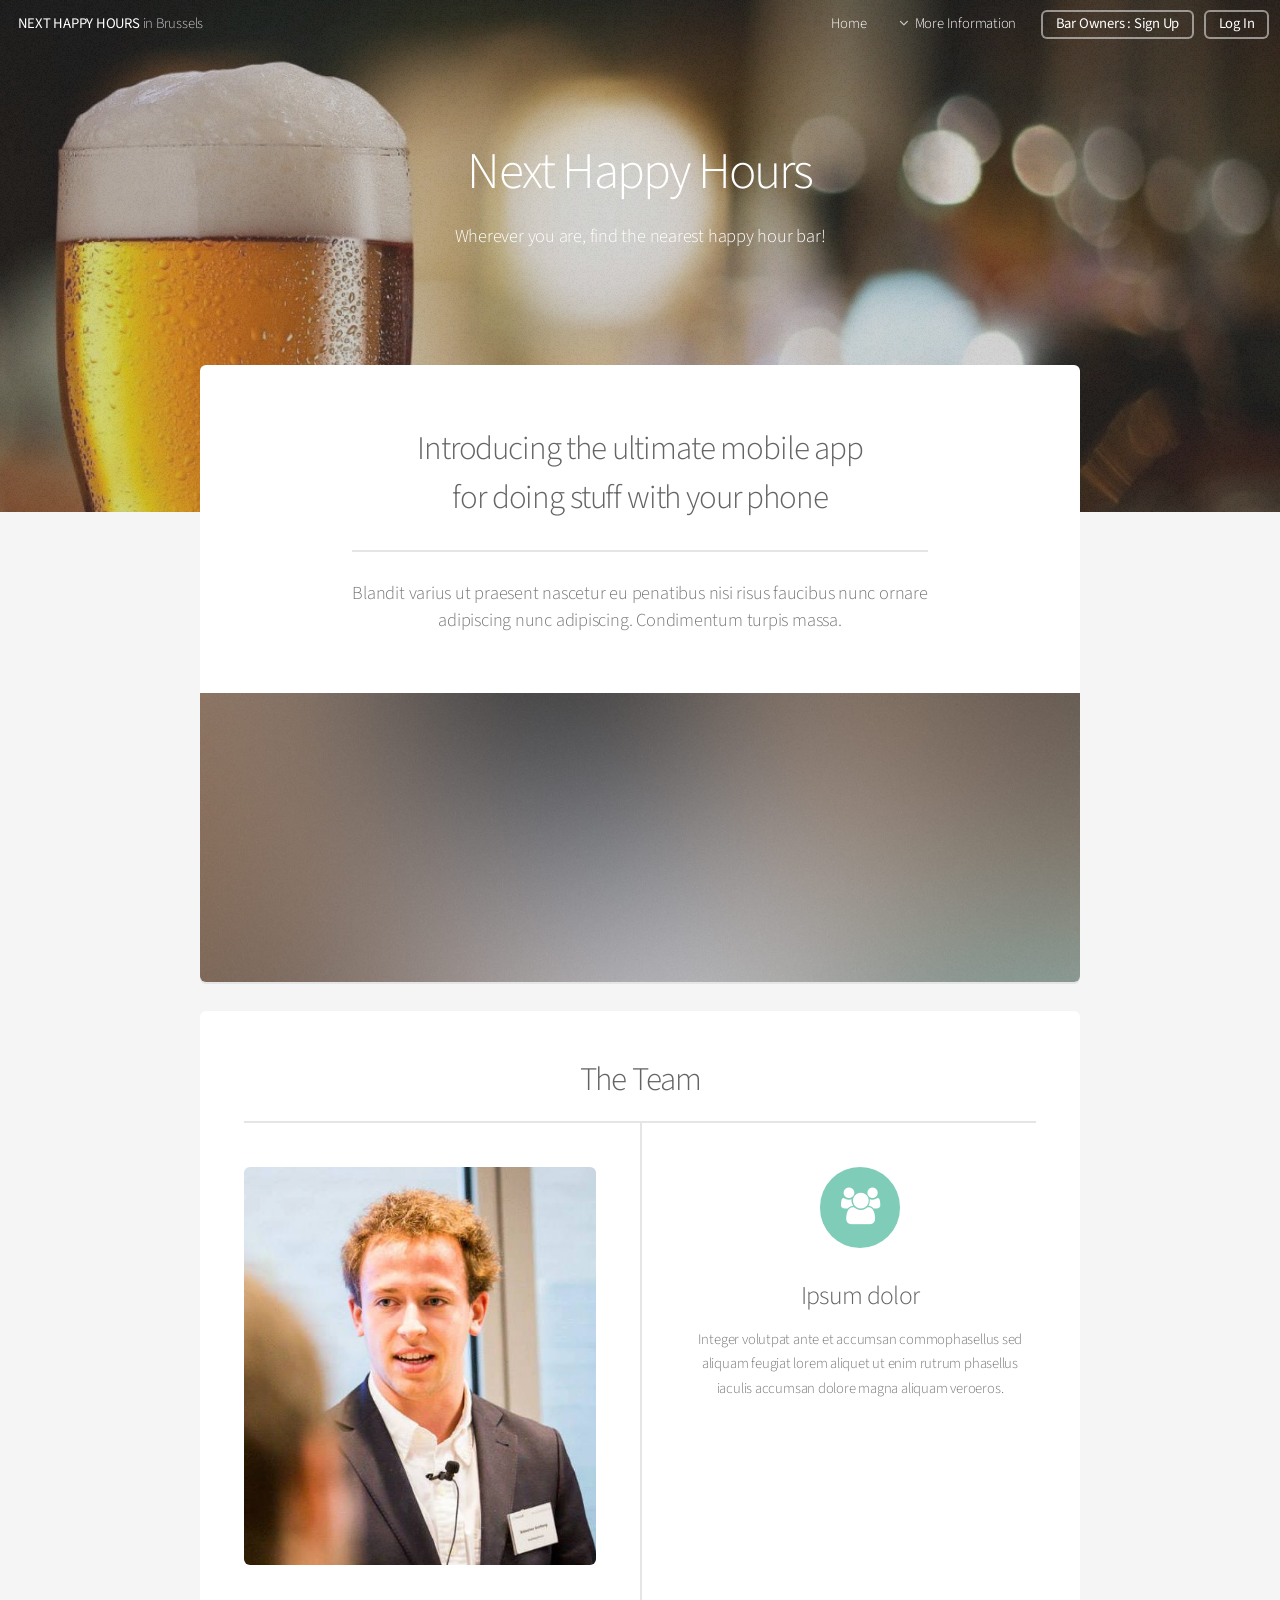
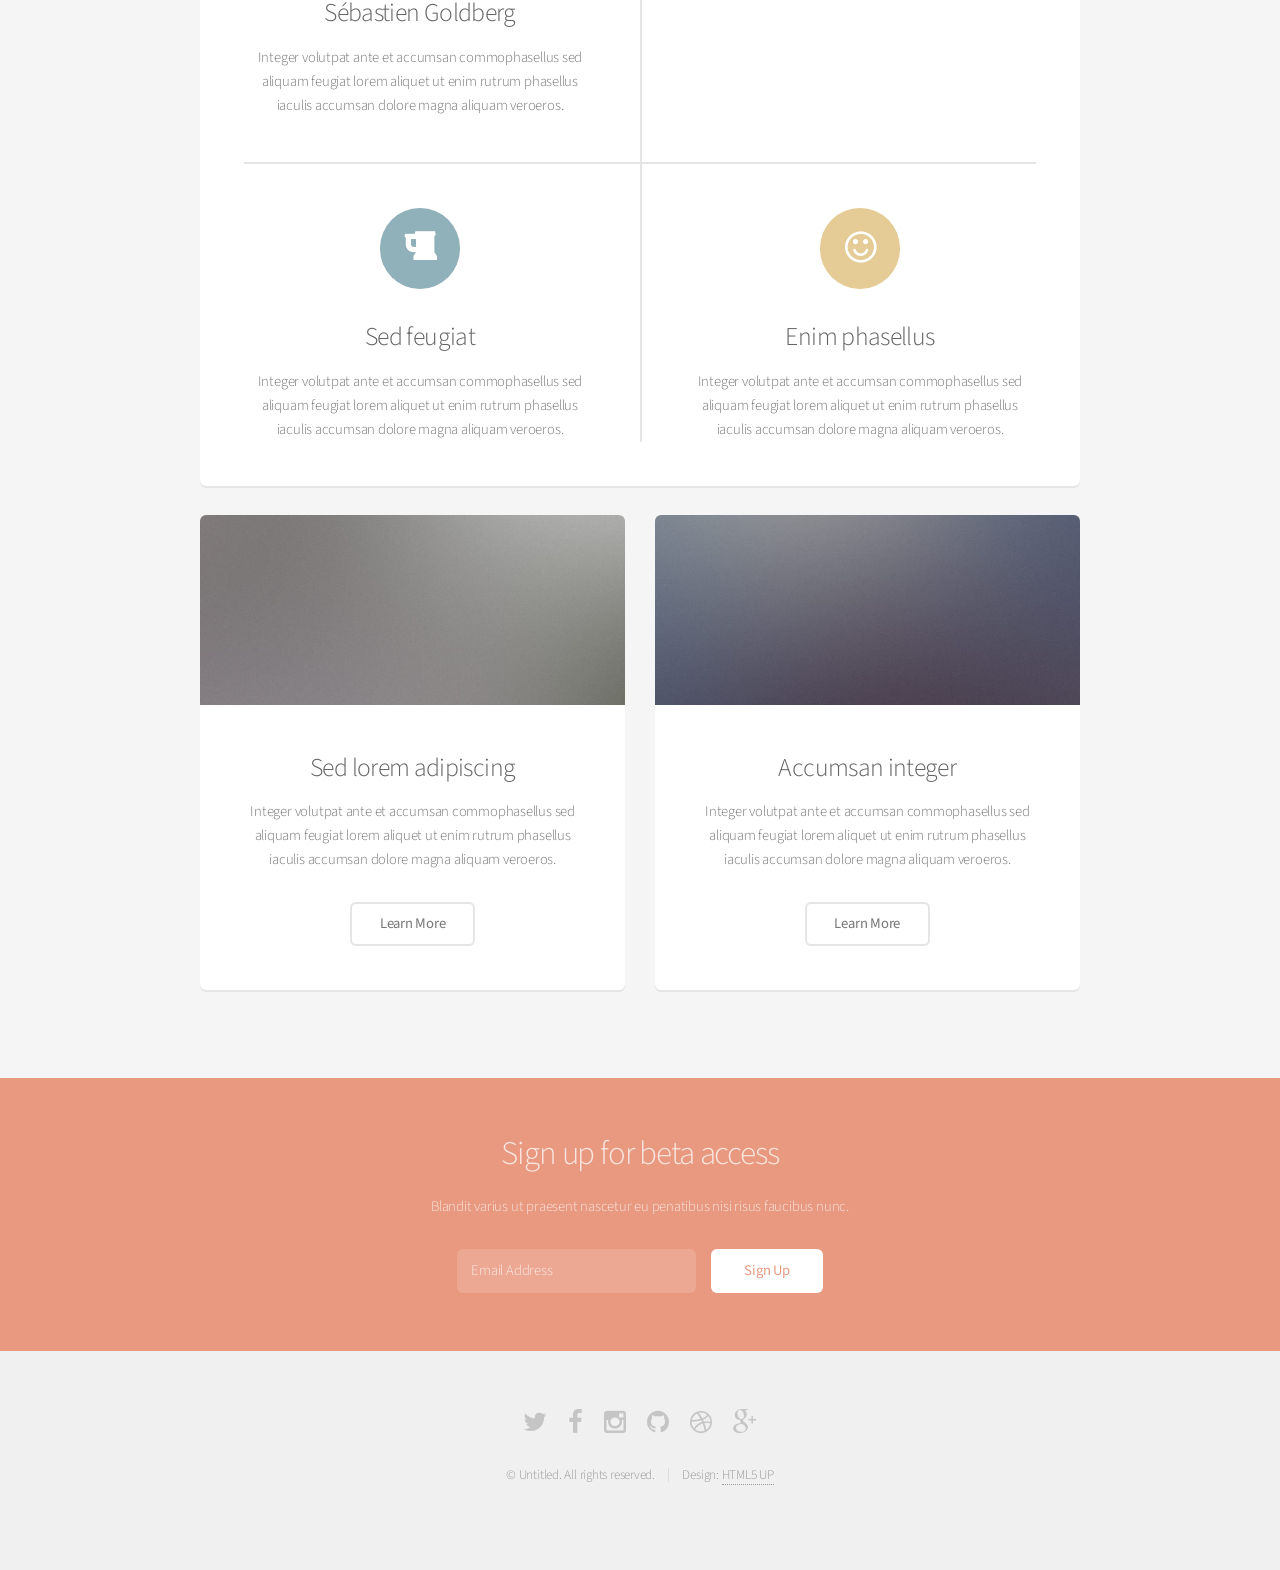
==== about.html @ f20a8858 "NouveauSite" ====
<!DOCTYPE HTML>
<!--
	Alpha by HTML5 UP
	html5up.net | @n33co
	Free for personal and commercial use under the CCA 3.0 license (html5up.net/license)
-->
<html>
	<head>
		<title>About - Next Happy Hours</title>
		<meta http-equiv="content-type" content="text/html; charset=utf-8" />
		<meta name="description" content="" />
		<meta name="keywords" content="" />
		<!--[if lte IE 8]><script src="css/ie/html5shiv.js"></script><![endif]-->
		<script src="js/jquery.min.js"></script>
		<script src="js/jquery.dropotron.min.js"></script>
		<script src="js/jquery.scrollgress.min.js"></script>
		<script src="js/skel.min.js"></script>
		<script src="js/skel-layers.min.js"></script>
		<script src="js/init.js"></script>
		<noscript>
			<link rel="stylesheet" href="css/skel.css" />
			<link rel="stylesheet" href="css/style.css" />
			<link rel="stylesheet" href="css/style-wide.css" />
		</noscript>
		<!--[if lte IE 8]><link rel="stylesheet" href="css/ie/v8.css" /><![endif]-->
	</head>
	<body class="landing">

		<!-- Header -->
			<header id="header" class="alt">
				<h1><a href="index.html">NEXT HAPPY HOURS</a> in Brussels </h1>
				<nav id="nav">
					<ul>
						<li><a href="index.html">Home</a></li>
						<li>
							<a href="" class="icon fa-angle-down">More Information</a>
							<ul>
								<li><a href="nexthh.html">Next Happy Hours</a></li>
								<li><a href="about.html">About Us</a></li>
								<li><a href="contact.html">Contact</a></li>
								<!--<li><a href="elements.html">coucou</a></li>-->
							</ul>
						</li>
						<li><a href="SignupPage.html" class="button">Bar Owners : Sign Up</a></li>
						<li><a href="login.html" class="button">Log In</a></li>

					</ul>
				</nav>
			</header>

		<!-- Banner -->
			<section id="banner">
				<h2>Next Happy Hours</h2>
				<p>Wherever you are, find the nearest happy hour bar!</p>

			</section>

		<!-- Main -->
			<section id="main" class="container">

				<section class="box special">
					<header class="major">
						<h2>Introducing the ultimate mobile app
						<br />
						for doing stuff with your phone</h2>
						<p>Blandit varius ut praesent nascetur eu penatibus nisi risus faucibus nunc ornare<br />
						adipiscing nunc adipiscing. Condimentum turpis massa.</p>
					</header>
					<span class="image featured"><img src="images/pic01.jpg" alt="" /></span>
				</section>

				<section class="box special features">
				<h2>The Team</h2>
					<div class="features-row">

						<section>
							<span class="image fit"><img src="images/SebPP.jpg" alt="" /></span>
							<h3>Sébastien Goldberg</h3>
							<p>Integer volutpat ante et accumsan commophasellus sed aliquam feugiat lorem aliquet ut enim rutrum phasellus iaculis accumsan dolore magna aliquam veroeros.</p>
						</section>
						<section>
							<span class="icon major fa-users accent3"></span>
							<h3>Ipsum dolor</h3>
							<p>Integer volutpat ante et accumsan commophasellus sed aliquam feugiat lorem aliquet ut enim rutrum phasellus iaculis accumsan dolore magna aliquam veroeros.</p>
						</section>
					</div>
					<div class="features-row">
						<section>
							<span class="icon major fa-beer accent4"></span>
							<h3>Sed feugiat</h3>
							<p>Integer volutpat ante et accumsan commophasellus sed aliquam feugiat lorem aliquet ut enim rutrum phasellus iaculis accumsan dolore magna aliquam veroeros.</p>
						</section>
						<section>
							<span class="icon major fa-smile-o accent5"></span>
							<h3>Enim phasellus</h3>
							<p>Integer volutpat ante et accumsan commophasellus sed aliquam feugiat lorem aliquet ut enim rutrum phasellus iaculis accumsan dolore magna aliquam veroeros.</p>
						</section>
					</div>
				</section>

				<div class="row">
					<div class="6u 12u(narrower)">

						<section class="box special">
							<span class="image featured"><img src="images/pic02.jpg" alt="" /></span>
							<h3>Sed lorem adipiscing</h3>
							<p>Integer volutpat ante et accumsan commophasellus sed aliquam feugiat lorem aliquet ut enim rutrum phasellus iaculis accumsan dolore magna aliquam veroeros.</p>
							<ul class="actions">
								<li><a href="#" class="button alt">Learn More</a></li>
							</ul>
						</section>

					</div>
					<div class="6u 12u(narrower)">

						<section class="box special">
							<span class="image featured"><img src="images/pic03.jpg" alt="" /></span>
							<h3>Accumsan integer</h3>
							<p>Integer volutpat ante et accumsan commophasellus sed aliquam feugiat lorem aliquet ut enim rutrum phasellus iaculis accumsan dolore magna aliquam veroeros.</p>
							<ul class="actions">
								<li><a href="#" class="button alt">Learn More</a></li>
							</ul>
						</section>

					</div>
				</div>

			</section>

		<!-- CTA -->
			<section id="cta">

				<h2>Sign up for beta access</h2>
				<p>Blandit varius ut praesent nascetur eu penatibus nisi risus faucibus nunc.</p>

				<form>
					<div class="row uniform 50%">
						<div class="8u 12u(mobilep)">
							<input type="email" name="email" id="email" placeholder="Email Address" />
						</div>
						<div class="4u 12u(mobilep)">
							<input type="submit" value="Sign Up" class="fit" />
						</div>
					</div>
				</form>

			</section>

		<!-- Footer -->
			<footer id="footer">
				<ul class="icons">
					<li><a href="#" class="icon fa-twitter"><span class="label">Twitter</span></a></li>
					<li><a href="#" class="icon fa-facebook"><span class="label">Facebook</span></a></li>
					<li><a href="#" class="icon fa-instagram"><span class="label">Instagram</span></a></li>
					<li><a href="#" class="icon fa-github"><span class="label">Github</span></a></li>
					<li><a href="#" class="icon fa-dribbble"><span class="label">Dribbble</span></a></li>
					<li><a href="#" class="icon fa-google-plus"><span class="label">Google+</span></a></li>
				</ul>
				<ul class="copyright">
					<li>&copy; Untitled. All rights reserved.</li><li>Design: <a href="http://html5up.net">HTML5 UP</a></li>
				</ul>
			</footer>

	</body>
</html>
---- css/skel.css ----
/* Resets (http://meyerweb.com/eric/tools/css/reset/ | v2.0 | 20110126 | License: none (public domain)) */

	html,body,div,span,applet,object,iframe,h1,h2,h3,h4,h5,h6,p,blockquote,pre,a,abbr,acronym,address,big,cite,code,del,dfn,em,img,ins,kbd,q,s,samp,small,strike,strong,sub,sup,tt,var,b,u,i,center,dl,dt,dd,ol,ul,li,fieldset,form,label,legend,table,caption,tbody,tfoot,thead,tr,th,td,article,aside,canvas,details,embed,figure,figcaption,footer,header,hgroup,menu,nav,output,ruby,section,summary,time,mark,audio,video{margin:0;padding:0;border:0;font-size:100%;font:inherit;vertical-align:baseline;}article,aside,details,figcaption,figure,footer,header,hgroup,menu,nav,section{display:block;}body{line-height:1;}ol,ul{list-style:none;}blockquote,q{quotes:none;}blockquote:before,blockquote:after,q:before,q:after{content:'';content:none;}table{border-collapse:collapse;border-spacing:0;}body{-webkit-text-size-adjust:none}

/* Box Model */

	*, *:before, *:after {
		-moz-box-sizing: border-box;
		-webkit-box-sizing: border-box;
		box-sizing: border-box;
	}

/* Container */

	.container {
		margin-left: auto;
		margin-right: auto;

		/* width: (containers) */
		width: 60em;
	}

	/* Modifiers */

		/* 125% */
			.container.\31 25\25 {
				width: 100%;

				/* max-width: (containers * 1.25) */
				max-width: 75em;

				/* min-width: (containers) */
				min-width: 60em;
			}

		/* 75% */
			.container.\37 5\25 {

				/* width: (containers * 0.75) */
				width: 45em;

			}

		/* 50% */
			.container.\35 0\25 {

				/* width: (containers * 0.50) */
				width: 30em;

			}

		/* 25% */
			.container.\32 5\25 {

				/* width: (containers * 0.25) */
				width: 15em;

			}

/* Grid */

	.row {
		border-bottom: solid 1px transparent;
	}

	.row > * {
		float: left;
	}

	.row:after, .row:before {
		content: '';
		display: block;
		clear: both;
		height: 0;
	}

	.row.uniform > * > :first-child {
		margin-top: 0;
	}

	.row.uniform > * > :last-child {
		margin-bottom: 0;
	}

	/* Gutters */

		/* Normal */

			.row > * {
				/* padding: (gutters.horizontal) 0 0 (gutters.vertical) */
				padding: 0 0 0 2em;
			}

			.row {
				/* margin: -(gutters.horizontal) 0 -1px -(gutters.vertical) */
				margin: 0 0 -1px -2em;
			}

			.row.uniform > * {
				/* padding: (gutters.vertical) 0 0 (gutters.vertical) */
				padding: 2em 0 0 2em;
			}

			.row.uniform {
				/* margin: -(gutters.vertical) 0 -1px -(gutters.vertical) */
				margin: -2em 0 -1px -2em;
			}

		/* 200% */

			.row.\32 00\25 > * {
				/* padding: (gutters.horizontal) 0 0 (gutters.vertical) */
				padding: 0 0 0 4em;
			}

			.row.\32 00\25 {
				/* margin: -(gutters.horizontal) 0 -1px -(gutters.vertical) */
				margin: 0 0 -1px -4em;
			}

			.row.uniform.\32 00\25 > * {
				/* padding: (gutters.vertical) 0 0 (gutters.vertical) */
				padding: 4em 0 0 4em;
			}

			.row.uniform.\32 00\25 {
				/* margin: -(gutters.vertical) 0 -1px -(gutters.vertical) */
				margin: -4em 0 -1px -4em;
			}

		/* 150% */

			.row.\31 50\25 > * {
				/* padding: (gutters.horizontal) 0 0 (gutters.vertical) */
				padding: 0 0 0 1.5em;
			}

			.row.\31 50\25 {
				/* margin: -(gutters.horizontal) 0 -1px -(gutters.vertical) */
				margin: 0 0 -1px -1.5em;
			}

			.row.uniform.\31 50\25 > * {
				/* padding: (gutters.vertical) 0 0 (gutters.vertical) */
				padding: 1.5em 0 0 1.5em;
			}

			.row.uniform.\31 50\25 {
				/* margin: -(gutters.vertical) 0 -1px -(gutters.vertical) */
				margin: -1.5em 0 -1px -1.5em;
			}

		/* 50% */

			.row.\35 0\25 > * {
				/* padding: (gutters.horizontal) 0 0 (gutters.vertical) */
				padding: 0 0 0 1em;
			}

			.row.\35 0\25 {
				/* margin: -(gutters.horizontal) 0 -1px -(gutters.vertical) */
				margin: 0 0 -1px -1em;
			}

			.row.uniform.\35 0\25 > * {
				/* padding: (gutters.vertical) 0 0 (gutters.vertical) */
				padding: 1em 0 0 1em;
			}

			.row.uniform.\35 0\25 {
				/* margin: -(gutters.vertical) 0 -1px -(gutters.vertical) */
				margin: -1em 0 -1px -1em;
			}

		/* 25% */

			.row.\32 5\25 > * {
				/* padding: (gutters.horizontal) 0 0 (gutters.vertical) */
				padding: 0 0 0 0.5em;
			}

			.row.\32 5\25 {
				/* margin: -(gutters.horizontal) 0 -1px -(gutters.vertical) */
				margin: 0 0 -1px -0.5em;
			}

			.row.uniform.\32 5\25 > * {
				/* padding: (gutters.vertical) 0 0 (gutters.vertical) */
				padding: 0.5em 0 0 0.5em;
			}

			.row.uniform.\32 5\25 {
				/* margin: -(gutters.vertical) 0 -1px -(gutters.vertical) */
				margin: -0.5em 0 -1px -0.5em;
			}

		/* 0% */

			.row.\30 \25 > * {
				padding: 0;
			}

			.row.\30 \25 {
				margin: 0 0 -1px 0;
			}

	/* Cells */

		.\31 2u, .\31 2u\24 { width: 100%; clear: none; margin-left: 0; }
		.\31 1u, .\31 1u\24 { width: 91.6666666667%; clear: none; margin-left: 0; }
		.\31 0u, .\31 0u\24 { width: 83.3333333333%; clear: none; margin-left: 0; }
		.\39 u, .\39 u\24 { width: 75%; clear: none; margin-left: 0; }
		.\38 u, .\38 u\24 { width: 66.6666666667%; clear: none; margin-left: 0; }
		.\37 u, .\37 u\24 { width: 58.3333333333%; clear: none; margin-left: 0; }
		.\36 u, .\36 u\24 { width: 50%; clear: none; margin-left: 0; }
		.\35 u, .\35 u\24 { width: 41.6666666667%; clear: none; margin-left: 0; }
		.\34 u, .\34 u\24 { width: 33.3333333333%; clear: none; margin-left: 0; }
		.\33 u, .\33 u\24 { width: 25%; clear: none; margin-left: 0; }
		.\32 u, .\32 u\24 { width: 16.6666666667%; clear: none; margin-left: 0; }
		.\31 u, .\31 u\24 { width: 8.3333333333%; clear: none; margin-left: 0; }

		.\31 2u\24 + *,
		.\31 1u\24 + *,
		.\31 0u\24 + *,
		.\39 u\24 + *,
		.\38 u\24 + *,
		.\37 u\24 + *,
		.\36 u\24 + *,
		.\35 u\24 + *,
		.\34 u\24 + *,
		.\33 u\24 + *,
		.\32 u\24 + *,
		.\31 u\24 + * {
			clear: left;
		}

		.\-11u { margin-left: 91.6666666667% }
		.\-10u { margin-left: 83.3333333333% }
		.\-9u { margin-left: 75% }
		.\-8u { margin-left: 66.6666666667% }
		.\-7u { margin-left: 58.3333333333% }
		.\-6u { margin-left: 50% }
		.\-5u { margin-left: 41.6666666667% }
		.\-4u { margin-left: 33.3333333333% }
		.\-3u { margin-left: 25% }
		.\-2u { margin-left: 16.6666666667% }
		.\-1u { margin-left: 8.3333333333% }
---- css/style.css ----
@import url(font-awesome.min.css);
@import url("http://fonts.googleapis.com/css?family=Source+Sans+Pro:300,400,300italic,400italic");

/*
	Alpha by HTML5 UP
	html5up.net | @n33co
	Free for personal and commercial use under the CCA 3.0 license (html5up.net/license)
*/

/* Basic */

	body {
		background: #f5f5f5;
	}

	body, input, select, textarea {
		color: #777;
		font-family: "Source Sans Pro", sans-serif;
		font-size: 16pt;
		font-weight: 300;
		line-height: 1.65em;
		letter-spacing: -0.015em;
	}

	a {
		-moz-transition: color 0.2s ease-in-out, border-bottom-color 0.2s ease-in-out;
		-webkit-transition: color 0.2s ease-in-out, border-bottom-color 0.2s ease-in-out;
		-o-transition: color 0.2s ease-in-out, border-bottom-color 0.2s ease-in-out;
		-ms-transition: color 0.2s ease-in-out, border-bottom-color 0.2s ease-in-out;
		transition: color 0.2s ease-in-out, border-bottom-color 0.2s ease-in-out;
		border-bottom: dotted 1px;
		color: #e89980;
		text-decoration: none;
	}

		a:hover {
			border-bottom-color: transparent;
		}

	strong, b {
		color: #646464;
		font-weight: 400;
	}

	em, i {
		font-style: italic;
	}

	p {
		margin: 0 0 2em 0;
	}

	h1, h2, h3, h4, h5, h6 {
		color: #646464;
		font-weight: 300;
		line-height: 1em;
		margin: 0 0 0.5em 0;
	}

		h1 a, h2 a, h3 a, h4 a, h5 a, h6 a {
			color: inherit;
			text-decoration: none;
		}

	h2 {
		font-size: 2.25em;
		line-height: 1.5em;
		letter-spacing: -0.035em;
	}

	h3 {
		font-size: 1.75em;
		line-height: 1.5em;
		letter-spacing: -0.025em;
	}

	h4 {
		font-size: 1.1em;
		line-height: 1.5em;
		letter-spacing: 0;
	}

	h5 {
		font-size: 0.9em;
		line-height: 1.5em;
		letter-spacing: 0;
	}

	h6 {
		font-size: 0.7em;
		line-height: 1.5em;
		letter-spacing: 0;
	}

	sub {
		font-size: 0.8em;
		position: relative;
		top: 0.5em;
	}

	sup {
		font-size: 0.8em;
		position: relative;
		top: -0.5em;
	}

	hr {
		border: 0;
		border-bottom: solid 2px #e5e5e5;
		margin: 2em 0;
	}

		hr.major {
			margin: 3em 0;
		}

	blockquote {
		border-left: solid 4px #e5e5e5;
		font-style: italic;
		margin: 0 0 2em 0;
		padding: 0.5em 0 0.5em 2em;
	}

	pre {
		-webkit-overflow-scrolling: touch;
		background: #f8f8f8;
		border-radius: 6px;
		border: solid 1px #e5e5e5;
		font-family: monospace;
		font-size: 0.9em;
		line-height: 1.75em;
		margin: 0 0 2em 0;
		overflow-x: auto;
		padding: 1em 1.5em;
	}

	code {
		background: #f8f8f8;
		border-radius: 6px;
		border: solid 1px #e5e5e5;
		font-family: monospace;
		font-size: 0.9em;
		margin: 0 0.25em;
		padding: 0.25em 0.65em;
	}

	.align-left {
		text-align: left;
	}

	.align-center {
		text-align: center;
	}

	.align-right {
		text-align: right;
	}

/* Section/Article */

	section.special, article.special {
		text-align: center;
	}

	header p {
		color: #999;
		position: relative;
		margin: 0 0 1.5em 0;
		font-style: italic;
	}

	header h2 + p {
		font-size: 1.25em;
		margin-top: -1em;
		line-height: 1.5em;
	}

	header h3 + p {
		font-size: 1.1em;
		margin-top: -0.85em;
		line-height: 1.5em;
	}

	header h4 + p,
	header h5 + p,
	header h6 + p {
		font-size: 0.8em;
		margin-top: -0.5em;
		line-height: 1.5em;
	}

	header.major {
		padding: 1em 0;
		text-align: center;
	}

		header.major h2 {
			margin: 0;
		}

		header.major p {
			display: inline-block;
			border-top: solid 2px #e5e5e5;
			color: #777;
			margin: 1.5em 0 0 0;
			padding: 1.5em 0 0 0;
			font-style: normal;
		}

/* Form */

	form {
		margin: 0 0 2em 0;
	}

	label {
		color: #646464;
		display: block;
		font-size: 0.9em;
		font-weight: 300;
		margin: 0 0 1em 0;
	}

	input[type="text"],
	input[type="password"],
	input[type="email"],
	select,
	textarea {
		-moz-appearance: none;
		-webkit-appearance: none;
		-o-appearance: none;
		-ms-appearance: none;
		appearance: none;
		background: #f8f8f8;
		border-radius: 6px;
		border: solid 1px #e5e5e5;
		color: inherit;
		display: block;
		outline: 0;
		padding: 0 1em;
		text-decoration: none;
		width: 100%;
	}

		input[type="text"]:invalid,
		input[type="password"]:invalid,
		input[type="email"]:invalid,
		select:invalid,
		textarea:invalid {
			box-shadow: none;
		}

		input[type="text"]:focus,
		input[type="password"]:focus,
		input[type="email"]:focus,
		select:focus,
		textarea:focus {
			border-color: #e89980;
			box-shadow: 0 0 0 2px #e89980;
		}

	.select-wrapper {
		text-decoration: none;
		display: block;
		position: relative;
	}

		.select-wrapper:before {
			-moz-osx-font-smoothing: grayscale;
			-webkit-font-smoothing: antialiased;
			font-family: FontAwesome;
			font-style: normal;
			font-weight: normal;
			text-transform: none !important;
		}

		.select-wrapper:before {
			color: #e5e5e5;
			content: '\f078';
			display: block;
			height: 3em;
			line-height: 3em;
			pointer-events: none;
			position: absolute;
			right: 0;
			text-align: center;
			top: 0;
			width: 3em;
		}

		.select-wrapper select::-ms-expand {
			display: none;
		}

	input[type="text"],
	input[type="password"],
	input[type="email"],
	select {
		height: 3em;
	}

	textarea {
		padding: 0.75em 1em;
	}

	input[type="checkbox"],
	input[type="radio"] {
		-moz-appearance: none;
		-webkit-appearance: none;
		-o-appearance: none;
		-ms-appearance: none;
		appearance: none;
		display: block;
		float: left;
		margin-right: -2em;
		opacity: 0;
		width: 1em;
		z-index: -1;
	}

		input[type="checkbox"] + label,
		input[type="radio"] + label {
			text-decoration: none;
			color: #777;
			cursor: pointer;
			display: inline-block;
			font-size: 1em;
			font-weight: 300;
			padding-left: 2.55em;
			padding-right: 0.75em;
			position: relative;
		}

			input[type="checkbox"] + label:before,
			input[type="radio"] + label:before {
				-moz-osx-font-smoothing: grayscale;
				-webkit-font-smoothing: antialiased;
				font-family: FontAwesome;
				font-style: normal;
				font-weight: normal;
				text-transform: none !important;
			}

			input[type="checkbox"] + label:before,
			input[type="radio"] + label:before {
				background: #f8f8f8;
				border-radius: 6px;
				border: solid 1px #e5e5e5;
				content: '';
				display: inline-block;
				height: 1.8em;
				left: 0;
				line-height: 1.725em;
				position: absolute;
				text-align: center;
				top: 0;
				width: 1.8em;
			}

		input[type="checkbox"]:checked + label:before,
		input[type="radio"]:checked + label:before {
			background: #666;
			border-color: #666;
			color: #ffffff;
			content: '\f00c';
		}

		input[type="checkbox"]:focus + label:before,
		input[type="radio"]:focus + label:before {
			border-color: #e89980;
			box-shadow: 0 0 0 1px #e89980;
		}

	input[type="checkbox"] + label:before {
		border-radius: 6px;
	}

	input[type="radio"] + label:before {
		border-radius: 100%;
	}

	::-webkit-input-placeholder {
		color: #999 !important;
		opacity: 1.0;
	}

	:-moz-placeholder {
		color: #999 !important;
		opacity: 1.0;
	}

	::-moz-placeholder {
		color: #999 !important;
		opacity: 1.0;
	}

	:-ms-input-placeholder {
		color: #999 !important;
		opacity: 1.0;
	}

	.formerize-placeholder {
		color: #999 !important;
		opacity: 1.0;
	}

/* Box */

	.box {
		background: #fff;
		border-radius: 6px;
		box-shadow: 0 2px 0 0 #e5e5e5;
		margin: 0 0 2em 0;
		padding: 3em;
	}

		.box > :last-child {
			margin-bottom: 0;
		}

		.box.alt {
			background: none !important;
			border-radius: 0 !important;
			box-shadow: none !important;
			margin: 0 0 2em 0;
			padding: 0 !important;
		}

		.box.features .features-row {
			border-top: solid 2px #e5e5e5;
			position: relative;
		}

			.box.features .features-row:after {
				clear: both;
				content: '';
				display: block;
			}

			.box.features .features-row section {
				float: left;
				padding: 3em;
				width: 50%;
			}

				.box.features .features-row section :last-child {
					margin-bottom: 0;
				}

				.box.features .features-row section:nth-child(2n) {
					padding-right: 0;
				}

					.box.features .features-row section:nth-child(2n):before {
						background: #e5e5e5;
						content: '';
						display: block;
						height: 100%;
						margin-left: -3em;
						position: absolute;
						top: 0;
						width: 2px;
					}

				.box.features .features-row section:nth-child(2n-1) {
					padding-left: 0;
				}

			.box.features .features-row:first-child {
				border-top: 0;
			}

				.box.features .features-row:first-child section {
					padding-top: 0;
				}

			.box.features .features-row:last-child {
				padding-bottom: 0;
			}

				.box.features .features-row:last-child section {
					padding-bottom: 0;
				}

		.box.special {
			text-align: center;
		}

		.box .image.featured {
			border-radius: 0;
			display: block;
			margin: 3em 0 3em -3em;
			position: relative;
			width: calc(100% + 6em);
		}

			.box .image.featured img {
				border-radius: 0;
				display: block;
				width: 100%;
			}

			.box .image.featured:first-child {
				border-radius: 6px 6px 0 0;
				margin-bottom: 3em;
				margin-top: -3em;
			}

				.box .image.featured:first-child img {
					border-radius: 6px 6px 0 0;
				}

			.box .image.featured:last-child {
				border-radius: 0 0 6px 6px;
				margin-bottom: -3em;
				margin-top: 3em;
			}

				.box .image.featured:last-child img {
					border-radius: 0 0 6px 6px;
				}

/* Icon */

	.icon {
		text-decoration: none;
		border-bottom: none;
		position: relative;
	}

		.icon:before {
			-moz-osx-font-smoothing: grayscale;
			-webkit-font-smoothing: antialiased;
			font-family: FontAwesome;
			font-style: normal;
			font-weight: normal;
			text-transform: none !important;
		}

		.icon > .label {
			display: none;
		}

		.icon.major {
			background: #666;
			border-radius: 100%;
			color: #ffffff;
			cursor: default;
			display: inline-block;
			height: 5.5em;
			line-height: 5.5em;
			margin: 0 0 2em 0;
			width: 5.5em;
		}

			.icon.major:before {
				font-size: 2.5em;
			}

			.icon.major.accent1 {
				background: #666;
				color: #ffffff;
			}

			.icon.major.accent2 {
				background: #e89980;
				color: #ffffff;
			}

			.icon.major.accent3 {
				background: #7fcdb8;
				color: #ffffff;
			}

			.icon.major.accent4 {
				background: #90b0ba;
				color: #ffffff;
			}

			.icon.major.accent5 {
				background: #e5cb95;
				color: #ffffff;
			}

/* Image */

	.image {
		border-radius: 6px;
		border: 0;
		display: inline-block;
		position: relative;
	}

		.image img {
			border-radius: 6px;
			display: block;
		}

		.image.left {
			float: left;
			padding: 0 1.5em 1em 0;
			top: 0.25em;
		}

		.image.right {
			float: right;
			padding: 0 0 1em 1.5em;
			top: 0.25em;
		}

		.image.fit {
			display: block;
			margin: 0 0 2em 0;
			width: 100%;
		}

			.image.fit img {
				display: block;
				width: 100%;
			}

/* List */

	ol {
		list-style: decimal;
		margin: 0 0 2em 0;
		padding-left: 1.25em;
	}

		ol li {
			padding-left: 0.25em;
		}

	ul {
		list-style: disc;
		margin: 0 0 2em 0;
		padding-left: 1em;
	}

		ul li {
			padding-left: 0.5em;
		}

		ul.alt {
			list-style: none;
			padding-left: 0;
		}

			ul.alt li {
				border-top: solid 1px #e5e5e5;
				padding: 0.5em 0;
			}

				ul.alt li:first-child {
					border-top: 0;
					padding-top: 0;
				}

		ul.icons {
			cursor: default;
			list-style: none;
			padding-left: 0;
		}

			ul.icons li {
				display: inline-block;
				padding: 0 1.25em 0 0;
			}

				ul.icons li:last-child {
					padding-right: 0;
				}

				ul.icons li .icon {
					color: inherit;
				}

					ul.icons li .icon:before {
						font-size: 1.75em;
					}

		ul.actions {
			cursor: default;
			list-style: none;
			padding-left: 0;
		}

			ul.actions li {
				display: inline-block;
				padding: 0 1em 0 0;
				vertical-align: middle;
			}

				ul.actions li:last-child {
					padding-right: 0;
				}

			ul.actions.small li {
				padding: 0 0.5em 0 0;
			}

			ul.actions.vertical li {
				display: block;
				padding: 1em 0 0 0;
			}

				ul.actions.vertical li:first-child {
					padding-top: 0;
				}

				ul.actions.vertical li > * {
					margin-bottom: 0;
				}

			ul.actions.vertical.small li {
				padding: 0.5em 0 0 0;
			}

				ul.actions.vertical.small li:first-child {
					padding-top: 0;
				}

			ul.actions.fit {
				display: table;
				margin-left: -1em;
				padding: 0;
				table-layout: fixed;
				width: calc(100% + 1em);
			}

				ul.actions.fit li {
					display: table-cell;
					padding: 0 0 0 1em;
				}

					ul.actions.fit li > * {
						margin-bottom: 0;
					}

				ul.actions.fit.small {
					margin-left: -0.5em;
					width: calc(100% + 0.5em);
				}

					ul.actions.fit.small li {
						padding: 0 0 0 0.5em;
					}

	dl {
		margin: 0 0 2em 0;
	}

/* Table */

	.table-wrapper {
		-webkit-overflow-scrolling: touch;
		overflow-x: auto;
	}

	table {
		margin: 0 0 2em 0;
		width: 100%;
	}

		table tbody tr {
			border: solid 1px #e5e5e5;
			border-left: 0;
			border-right: 0;
		}

			table tbody tr:nth-child(2n + 1) {
				background-color: #f8f8f8;
			}

		table td {
			padding: 0.75em 0.75em;
		}

		table th {
			color: #646464;
			font-size: 0.9em;
			font-weight: 300;
			padding: 0 0.75em 0.75em 0.75em;
			text-align: left;
		}

		table thead {
			border-bottom: solid 2px #e5e5e5;
		}

		table tfoot {
			border-top: solid 2px #e5e5e5;
		}

		table.alt {
			border-collapse: separate;
		}

			table.alt tbody tr td {
				border: solid 1px #e5e5e5;
				border-left-width: 0;
				border-top-width: 0;
			}

				table.alt tbody tr td:first-child {
					border-left-width: 1px;
				}

			table.alt tbody tr:first-child td {
				border-top-width: 1px;
			}

			table.alt thead {
				border-bottom: 0;
			}

			table.alt tfoot {
				border-top: 0;
			}

/* Button */

	input[type="submit"],
	input[type="reset"],
	input[type="button"],
	.button {
		-moz-appearance: none;
		-webkit-appearance: none;
		-o-appearance: none;
		-ms-appearance: none;
		appearance: none;
		-moz-transition: background-color 0.2s ease-in-out, color 0.2s ease-in-out;
		-webkit-transition: background-color 0.2s ease-in-out, color 0.2s ease-in-out;
		-o-transition: background-color 0.2s ease-in-out, color 0.2s ease-in-out;
		-ms-transition: background-color 0.2s ease-in-out, color 0.2s ease-in-out;
		transition: background-color 0.2s ease-in-out, color 0.2s ease-in-out;
		background-color: #666;
		border-radius: 6px;
		border: 0;
		color: #ffffff;
		cursor: pointer;
		display: inline-block;
		font-weight: 400;
		height: 3em;
		line-height: 3em;
		padding: 0 2em;
		text-align: center;
		text-decoration: none;
		white-space: nowrap;
	}

		input[type="submit"]:hover,
		input[type="reset"]:hover,
		input[type="button"]:hover,
		.button:hover {
			background-color: #737373;
		}

		input[type="submit"]:active,
		input[type="reset"]:active,
		input[type="button"]:active,
		.button:active {
			background-color: #595959;
		}

		input[type="submit"].icon,
		input[type="reset"].icon,
		input[type="button"].icon,
		.button.icon {
			padding-left: 1.35em;
		}

			input[type="submit"].icon:before,
			input[type="reset"].icon:before,
			input[type="button"].icon:before,
			.button.icon:before {
				margin-right: 0.5em;
			}

		input[type="submit"].fit,
		input[type="reset"].fit,
		input[type="button"].fit,
		.button.fit {
			display: block;
			margin: 0 0 1em 0;
			width: 100%;
		}

		input[type="submit"].small,
		input[type="reset"].small,
		input[type="button"].small,
		.button.small {
			font-size: 0.8em;
			height: 2.7em;
			line-height: 2.7em;
		}

		input[type="submit"].big,
		input[type="reset"].big,
		input[type="button"].big,
		.button.big {
			font-size: 1.25em;
			height: 2.7em;
			line-height: 2.7em;
		}

		input[type="submit"].alt,
		input[type="reset"].alt,
		input[type="button"].alt,
		.button.alt {
			background-color: transparent;
			box-shadow: inset 0 0 0 2px #e5e5e5;
			color: #777;
		}

			input[type="submit"].alt:hover,
			input[type="reset"].alt:hover,
			input[type="button"].alt:hover,
			.button.alt:hover {
				background-color: #f8f8f8;
			}

			input[type="submit"].alt:active,
			input[type="reset"].alt:active,
			input[type="button"].alt:active,
			.button.alt:active {
				background-color: #f0f0f0;
			}

			input[type="submit"].alt.icon:before,
			input[type="reset"].alt.icon:before,
			input[type="button"].alt.icon:before,
			.button.alt.icon:before {
				color: #999;
			}

		input[type="submit"].special,
		input[type="reset"].special,
		input[type="button"].special,
		.button.special {
			background-color: #e89980;
			color: #ffffff !important;
		}

			input[type="submit"].special:hover,
			input[type="reset"].special:hover,
			input[type="button"].special:hover,
			.button.special:hover {
				background-color: #ecaa96;
			}

			input[type="submit"].special:active,
			input[type="reset"].special:active,
			input[type="button"].special:active,
			.button.special:active {
				background-color: #e4886a;
			}

		input[type="submit"].disabled, input[type="submit"]:disabled,
		input[type="reset"].disabled,
		input[type="reset"]:disabled,
		input[type="button"].disabled,
		input[type="button"]:disabled,
		.button.disabled,
		.button:disabled {
			background-color: #777 !important;
			box-shadow: inset 0 -0.15em 0 0 rgba(0, 0, 0, 0.15);
			color: #f5f5f5 !important;
			cursor: default;
			opacity: 0.25;
		}

/* Header */

	#skel-layers-wrapper {
		padding-top: 3em;
	}

	body.landing #skel-layers-wrapper {
		padding-top: 0;
	}
	@-moz-keyframes reveal-header { 0% { top: -5em; } 100% { top: 0; } }
	@-webkit-keyframes reveal-header { 0% { top: -5em; } 100% { top: 0; } }
	@-o-keyframes reveal-header { 0% { top: -5em; } 100% { top: 0; } }
	@-ms-keyframes reveal-header { 0% { top: -5em; } 100% { top: 0; } }
	@keyframes reveal-header { 0% { top: -5em; } 100% { top: 0; } }

	#header {
		background: #444;
		color: #bbb;
		cursor: default;
		height: 3.25em;
		left: 0;
		line-height: 3.25em;
		position: fixed;
		top: 0;
		width: 100%;
		z-index: 10000;
	}

		#header h1 {
			color: inherit;
			height: inherit;
			left: 1.25em;
			line-height: inherit;
			margin: 0;
			padding: 0;
			position: absolute;
			top: 0;
		}

			#header h1 a {
				color: #fff;
				font-weight: 400;
				border: 0;
			}

		#header nav {
			height: inherit;
			line-height: inherit;
			position: absolute;
			right: 0.75em;
			top: 0;
			vertical-align: middle;
		}

			#header nav > ul {
				list-style: none;
				margin: 0;
				padding-left: 0;
			}

				#header nav > ul > li {
					display: inline-block;
					padding-left: 0;
				}

					#header nav > ul > li > ul {
						display: none;
					}

					#header nav > ul > li a {
						display: inline-block;
						height: 2em;
						line-height: 1.95em;
						padding: 0 1em;
						border-radius: 6px;
					}

					#header nav > ul > li a:not(.button) {
						color: #fff;
						display: inline-block;
						text-decoration: none;
						border: 0;
					}

						#header nav > ul > li a:not(.button).icon:before {
							color: #999;
							margin-right: 0.5em;
						}

					#header nav > ul > li:first-child {
						margin-left: 0;
					}

					#header nav > ul > li.active a:not(.button) {
						background-color: rgba(153, 153, 153, 0.25);
					}

					#header nav > ul > li .button {
						margin: 0 0 0 0.5em;
						position: relative;
					}

		#header input[type="submit"],
		#header input[type="reset"],
		#header input[type="button"],
		#header .button {
			background-color: transparent;
			box-shadow: inset 0 0 0 2px #999;
			color: #fff;
		}

			#header input[type="submit"]:hover,
			#header input[type="reset"]:hover,
			#header input[type="button"]:hover,
			#header .button:hover {
				background-color: rgba(153, 153, 153, 0.25);
			}

			#header input[type="submit"]:active,
			#header input[type="reset"]:active,
			#header input[type="button"]:active,
			#header .button:active {
				background-color: rgba(153, 153, 153, 0.5);
			}

		#header .container {
			position: relative;
		}

			#header .container h1 {
				left: 0;
			}

			#header .container nav {
				right: 0;
			}

		#header.reveal {
			-moz-animation: reveal-header 0.5s;
			-webkit-animation: reveal-header 0.5s;
			-o-animation: reveal-header 0.5s;
			-ms-animation: reveal-header 0.5s;
			animation: reveal-header 0.5s;
		}

		#header.alt {
			-moz-animation: none;
			-webkit-animation: none;
			-o-animation: none;
			-ms-animation: none;
			animation: none;
			background: none;
			color: rgba(255, 255, 255, 0.75);
			position: absolute;
		}

			#header.alt nav > ul > li a:not(.button).icon:before {
				color: rgba(255, 255, 255, 0.75);
			}

			#header.alt nav > ul > li.active a:not(.button) {
				background-color: rgba(255, 255, 255, 0.2);
			}

			#header.alt input[type="submit"],
			#header.alt input[type="reset"],
			#header.alt input[type="button"],
			#header.alt .button {
				box-shadow: inset 0 0 0 2px rgba(255, 255, 255, 0.5);
			}

				#header.alt input[type="submit"]:hover,
				#header.alt input[type="reset"]:hover,
				#header.alt input[type="button"]:hover,
				#header.alt .button:hover {
					background-color: rgba(255, 255, 255, 0.1);
				}

				#header.alt input[type="submit"]:active,
				#header.alt input[type="reset"]:active,
				#header.alt input[type="button"]:active,
				#header.alt .button:active {
					background-color: rgba(255, 255, 255, 0.2);
				}

	.dropotron {
		background: #fff;
		border-radius: 6px;
		box-shadow: 0 2px 0 0 rgba(0, 0, 0, 0.065), inset 0 -1px 0 0 #fff, inset 0 0 0 1px rgba(229, 229, 229, 0.5);
		list-style: none;
		margin: calc(-0.5em + 1px) 0 0 1px;
		padding: 0.5em 0;
		width: 11em;
	}

		.dropotron li {
			padding: 0;
		}

			.dropotron li a, .dropotron li span {
				-moz-transition: none;
				-webkit-transition: none;
				-o-transition: none;
				-ms-transition: none;
				transition: none;
				border: 0;
				border-top: solid 1px #f2f2f2;
				color: inherit;
				display: block;
				padding: 0.15em 1em;
			}

			.dropotron li:first-child > a, .dropotron li:first-child > span {
				border-top: 0;
			}

			.dropotron li.active > a, .dropotron li.active > span, .dropotron li:hover > a, .dropotron li:hover > span {
				background: #e89980;
				color: #ffffff;
			}

		.dropotron.level-0 {
			font-size: 0.9em;
			margin: 1em 0 0 0;
		}

			.dropotron.level-0:before {
				-moz-transform: rotate(45deg);
				-webkit-transform: rotate(45deg);
				-o-transform: rotate(45deg);
				-ms-transform: rotate(45deg);
				transform: rotate(45deg);
				background: #fff;
				border: solid 1px rgba(229, 229, 229, 0.5);
				border-bottom: 0;
				border-right: 0;
				box-shadow: -0.25em -0.125em 0.125em 0 rgba(0, 0, 0, 0.015);
				content: '';
				display: block;
				height: 0.75em;
				position: absolute;
				right: 1.25em;
				top: -0.375em;
				width: 0.75em;
				z-index: 0;
			}

/* Banner */

	#banner {
		background-attachment: scroll,							fixed;
		background-color: #666;
		background-image: url("images/overlay.png"), url("../images/banner7.jpg");
		background-position: top left,						center center;
		background-repeat: repeat,							no-repeat;
		background-size: auto,							cover;
		color: #fff;
		padding: 12em 0 20em 0;
		text-align: center;
	}
	

		#banner :last-child {
			margin-bottom: 0;
		}

		#banner h2, #banner h3, #banner h4, #banner h5, #banner h6 {
			color: #fff;
		}

		#banner h2 {
			font-size: 3.5em;
			line-height: 1em;
			margin: 0 0 0.5em 0;
			padding: 0;
		}

		#banner p {
			font-size: 1.25em;
			margin-bottom: 1.75em;
		}

		#banner input[type="submit"],
		#banner input[type="reset"],
		#banner input[type="button"],
		#banner .button {
			background-color: transparent;
			box-shadow: inset 0 0 0 2px rgba(255, 255, 255, 0.5);
			color: #fff;
			min-width: 12em;
		}

			#banner input[type="submit"]:hover,
			#banner input[type="reset"]:hover,
			#banner input[type="button"]:hover,
			#banner .button:hover {
				background-color: rgba(255, 255, 255, 0.1);
			}

			#banner input[type="submit"]:active,
			#banner input[type="reset"]:active,
			#banner input[type="button"]:active,
			#banner .button:active {
				background-color: rgba(255, 255, 255, 0.2);
			}

			#banner input[type="submit"].special,
			#banner input[type="reset"].special,
			#banner input[type="button"].special,
			#banner .button.special {
				background: #fff;
				color: #666 !important;
			}

/* Main */

	#main {
		padding: 4em 0;
	}

		#main > header {
			text-align: center;
			margin: 0 0 3em 0;
		}

			#main > header h2 {
				font-size: 2.75em;
				margin: 0;
			}

			#main > header p {
				border-top: solid 2px #e5e5e5;
				color: #777;
				display: inline-block;
				font-style: normal;
				margin: 1em 0 0 0;
				padding: 1em 0 1.25em 0;
			}

	body.landing #main {
		margin-top: -14em;
	}

/* Footer */

	#footer {
		background: #f0f0f0;
		padding: 4em 0 6em 0;
		text-align: center;
	}

		#footer .icons a {
			-moz-transition: opacity 0.2s ease-in-out;
			-webkit-transition: opacity 0.2s ease-in-out;
			-o-transition: opacity 0.2s ease-in-out;
			-ms-transition: opacity 0.2s ease-in-out;
			transition: opacity 0.2s ease-in-out;
			opacity: 0.35;
		}

			#footer .icons a:hover {
				opacity: 0.75;
			}

		#footer .copyright {
			color: #999;
			font-size: 0.9em;
			line-height: 1em;
			margin: 2em 0 0 0;
			padding: 0;
			text-align: center;
		}

			#footer .copyright a {
				color: inherit;
			}

			#footer .copyright li {
				border-left: solid 1px #dddddd;
				display: inline-block;
				list-style: none;
				margin-left: 1em;
				padding-left: 1em;
			}

				#footer .copyright li:first-child {
					border-left: 0;
					margin-left: 0;
					padding-left: 0;
				}

/* CTA */

	#cta {
		background: #e89980;
		color: #f9e5df;
		padding: 3.5em 0 4em 0;
		text-align: center;
	}

		#cta h2, #cta h3, #cta h4, #cta h5, #cta h6 {
			color: inherit;
		}

		#cta form {
			margin: 0 auto;
			max-width: 100%;
			width: 25em;
		}

		#cta input[type="submit"],
		#cta input[type="reset"],
		#cta input[type="button"],
		#cta .button {
			box-shadow: none;
			background: #fff;
			color: #e89980;
		}

		#cta input[type="text"],
		#cta input[type="password"],
		#cta input[type="email"],
		#cta select,
		#cta textarea {
			color: #ffffff;
			background: rgba(255, 255, 255, 0.15);
			border: 0;
		}

			#cta input[type="text"]:focus,
			#cta input[type="password"]:focus,
			#cta input[type="email"]:focus,
			#cta select:focus,
			#cta textarea:focus {
				box-shadow: inset 0 0 0 2px #fff;
			}

		#cta ::-webkit-input-placeholder {
			color: rgba(255, 255, 255, 0.75) !important;
		}

		#cta :-moz-placeholder {
			color: rgba(255, 255, 255, 0.75) !important;
		}

		#cta ::-moz-placeholder {
			color: rgba(255, 255, 255, 0.75) !important;
		}

		#cta :-ms-input-placeholder {
			color: rgba(255, 255, 255, 0.75) !important;
		}

		#cta .formerize-placeholder {
			color: rgba(255, 255, 255, 0.75) !important;
		}
---- css/style-wide.css ----
/*
	Alpha by HTML5 UP
	html5up.net | @n33co
	Free for personal and commercial use under the CCA 3.0 license (html5up.net/license)
*/

/* Basic */

	body, input, select, textarea {
		font-size: 13pt;
	}

/* Banner */

	#banner {
		padding: 10em 0 18em 0;
	}
---- css/ie/v8.css ----
/*
	Alpha by HTML5 UP
	html5up.net | @n33co
	Free for personal and commercial use under the CCA 3.0 license (html5up.net/license)
*/

/* Basic */

	pre, code {
		position: relative;
		-ms-behavior: url("css/ie/PIE.htc");
	}

/* Form */

	input[type="text"],
	input[type="password"],
	input[type="email"],
	select,
	textarea {
		position: relative;
		-ms-behavior: url("css/ie/PIE.htc");
		line-height: 3em;
	}

	input[type="checkbox"],
	input[type="radio"] {
		opacity: 1;
		z-index: auto;
	}

		input[type="checkbox"] + label:before,
		input[type="radio"] + label:before {
			display: none;
		}

/* Button */

	input[type="submit"],
	input[type="reset"],
	input[type="button"],
	.button {
		position: relative;
		-ms-behavior: url("css/ie/PIE.htc");
	}

		input[type="submit"].alt,
		input[type="reset"].alt,
		input[type="button"].alt,
		.button.alt {
			border: solid 2px #e5e5e5;
		}

/* Box */

	.box {
		position: relative;
		-ms-behavior: url("css/ie/PIE.htc");
	}

		.box .image.featured {
			margin: 2em 0;
			width: 100%;
		}

/* Icon */

	.icon.major {
		position: relative;
		-ms-behavior: url("css/ie/PIE.htc");
	}

/* Image */

	.image {
		position: relative;
		-ms-behavior: url("css/ie/PIE.htc");
	}

		.image img {
			position: relative;
			-ms-behavior: url("css/ie/PIE.htc");
		}

/* Header */

	#header nav > ul > li a {
		color: #fff;
		display: inline-block;
		text-decoration: none;
		border: 0;
	}

		#header nav > ul > li a.icon:before {
			color: #fff;
			margin-right: 0.5em;
		}

	#header.alt {
		color: #fff;
	}

		#header.alt nav > ul > li a:not(.button).icon:before {
			color: rgba(255, 255, 255, 0.75);
		}

		#header.alt nav > ul > li.active a:not(.button) {
			background-color: rgba(255, 255, 255, 0.2);
		}

	.dropotron {
		border: solid 1px #e5e5e5;
	}

		.dropotron.level-0 {
			margin-top: 0;
		}

			.dropotron.level-0:before {
				display: none;
			}

/* Banner */

	#banner {
		background-attachment: scroll;
		background-image: url("../../images/banner.jpg");
		background-position: auto;
		background-repeat: no-repeat;
		background-size: cover;
		-ms-behavior: url("css/ie/backgroundsize.min.htc");
	}

		#banner input[type="submit"],
		#banner input[type="reset"],
		#banner input[type="button"],
		#banner .button {
			border: solid 2px #fff;
		}

/* Main */

	#main {
		position: relative;
		z-index: 1;
	}

/* CTA */

	#cta input[type="text"],
	#cta input[type="password"],
	#cta input[type="email"],
	#cta select,
	#cta textarea {
		background: #e89980;
		border: solid 2px #fff;
	}

	#cta .formerize-placeholder {
		color: #fff !important;
	}
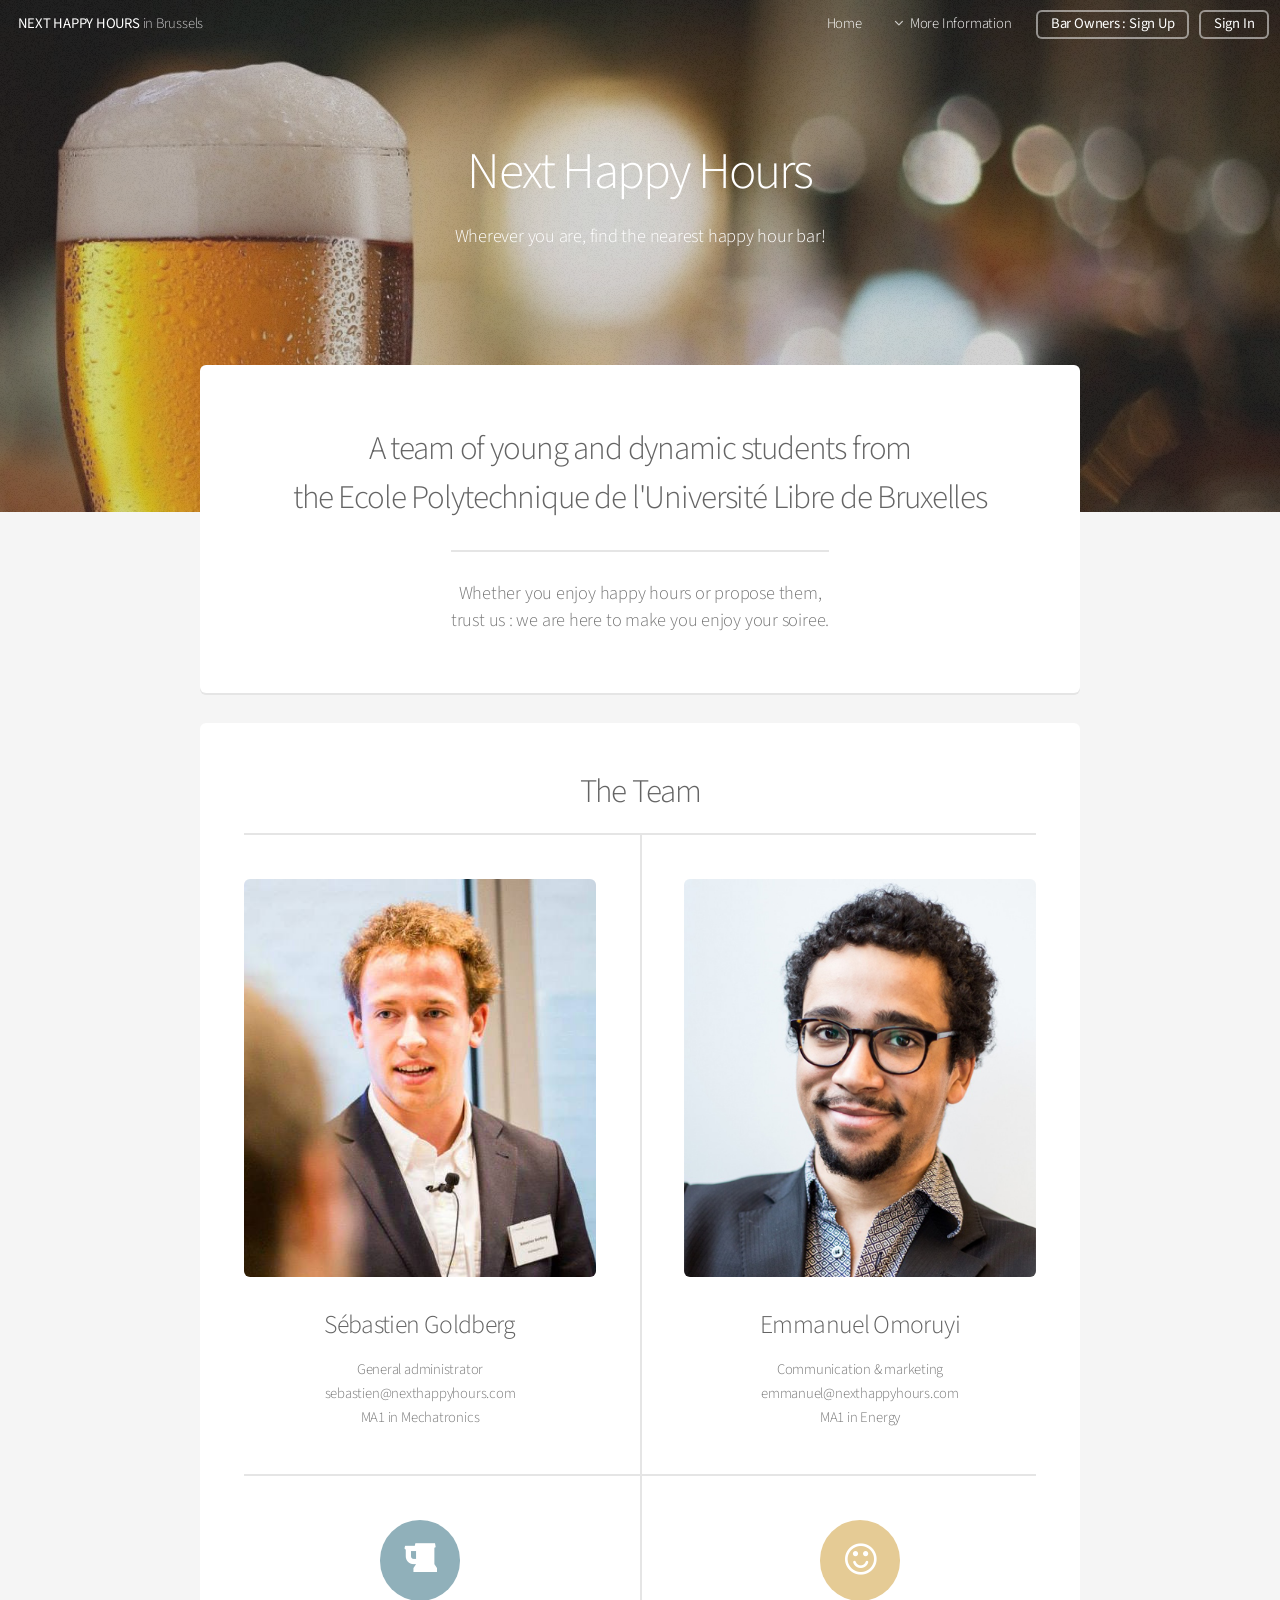
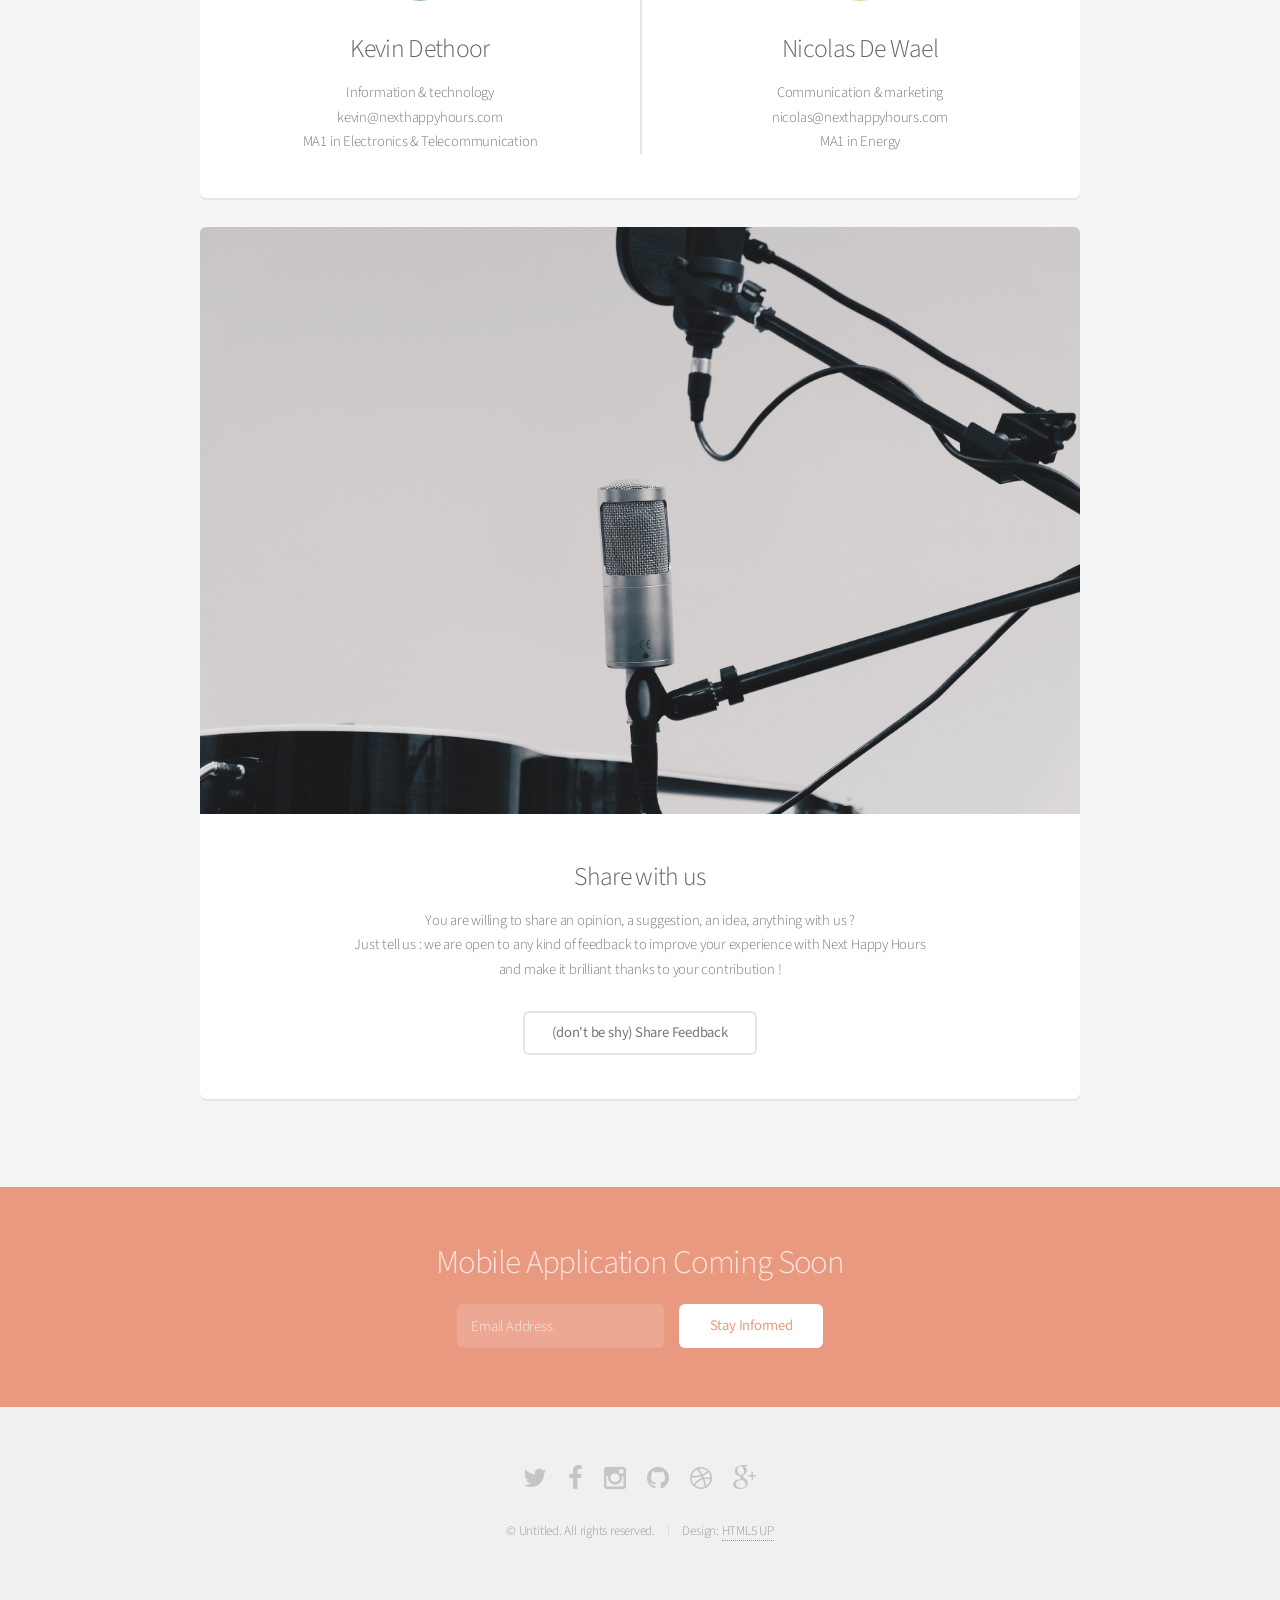
==== commit db6e6e84: "Content Add" ====
--- a/about.html
+++ b/about.html
@@ -35,14 +35,14 @@
 						<li>
 							<a href="" class="icon fa-angle-down">More Information</a>
 							<ul>
-								<li><a href="nexthh.html">Next Happy Hours</a></li>
+								<li><a href="nexthh.html">The Concept</a></li>
 								<li><a href="about.html">About Us</a></li>
 								<li><a href="contact.html">Contact</a></li>
 								<!--<li><a href="elements.html">coucou</a></li>-->
 							</ul>
 						</li>
 						<li><a href="SignupPage.html" class="button">Bar Owners : Sign Up</a></li>
-						<li><a href="login.html" class="button">Log In</a></li>
+						<li><a href="login.html" class="button">Sign In</a></li>
 
 					</ul>
 				</nav>
@@ -60,13 +60,13 @@
 
 				<section class="box special">
 					<header class="major">
-						<h2>Introducing the ultimate mobile app
+						<h2>A team of young and dynamic students from 
 						<br />
-						for doing stuff with your phone</h2>
-						<p>Blandit varius ut praesent nascetur eu penatibus nisi risus faucibus nunc ornare<br />
-						adipiscing nunc adipiscing. Condimentum turpis massa.</p>
+						the Ecole Polytechnique de l'Université Libre de Bruxelles</h2>
+						<p>Whether you enjoy happy hours or propose them,<br />
+						trust us : we are here to make you enjoy your soiree. </p>
 					</header>
-					<span class="image featured"><img src="images/pic01.jpg" alt="" /></span>
+					<!-- <span class="image featured"><img src="images/pic01.jpg" alt="" /></span> -->
 				</section>
 
 				<section class="box special features">
@@ -76,28 +76,51 @@
 						<section>
 							<span class="image fit"><img src="images/SebPP.jpg" alt="" /></span>
 							<h3>Sébastien Goldberg</h3>
-							<p>Integer volutpat ante et accumsan commophasellus sed aliquam feugiat lorem aliquet ut enim rutrum phasellus iaculis accumsan dolore magna aliquam veroeros.</p>
+							<p> General administrator
+								<br/>
+								sebastien@nexthappyhours.com
+								<br>
+								MA1 in Mechatronics
+							</p>
 						</section>
+
 						<section>
-							<span class="icon major fa-users accent3"></span>
-							<h3>Ipsum dolor</h3>
-							<p>Integer volutpat ante et accumsan commophasellus sed aliquam feugiat lorem aliquet ut enim rutrum phasellus iaculis accumsan dolore magna aliquam veroeros.</p>
+							<span class="image fit">
+								<img src="images/manu.jpg" alt="" />
+							</span>
+							<h3>Emmanuel Omoruyi</h3>
+							<p> Communication &amp; marketing
+								<br/>
+								emmanuel@nexthappyhours.com
+								<br>
+								MA1 in Energy
+							</p>
 						</section>
 					</div>
 					<div class="features-row">
 						<section>
 							<span class="icon major fa-beer accent4"></span>
-							<h3>Sed feugiat</h3>
-							<p>Integer volutpat ante et accumsan commophasellus sed aliquam feugiat lorem aliquet ut enim rutrum phasellus iaculis accumsan dolore magna aliquam veroeros.</p>
+							<h3>Kevin Dethoor</h3>
+							<p> Information &amp; technology
+								<br/>
+								kevin@nexthappyhours.com
+								<br>
+								MA1 in Electronics &amp; Telecommunication
+							</p>
 						</section>
 						<section>
 							<span class="icon major fa-smile-o accent5"></span>
-							<h3>Enim phasellus</h3>
-							<p>Integer volutpat ante et accumsan commophasellus sed aliquam feugiat lorem aliquet ut enim rutrum phasellus iaculis accumsan dolore magna aliquam veroeros.</p>
+							<h3>Nicolas De Wael</h3>
+							<p> Communication &amp; marketing
+								<br/>
+								nicolas@nexthappyhours.com
+								<br>
+								MA1 in Energy
+							</p>
 						</section>
 					</div>
 				</section>
-
+<!--
 				<div class="row">
 					<div class="6u 12u(narrower)">
 
@@ -109,16 +132,19 @@
 								<li><a href="#" class="button alt">Learn More</a></li>
 							</ul>
 						</section>
-
+-->
 					</div>
-					<div class="6u 12u(narrower)">
+					<div class="12u 12u(mobilep)">
 
 						<section class="box special">
-							<span class="image featured"><img src="images/pic03.jpg" alt="" /></span>
-							<h3>Accumsan integer</h3>
-							<p>Integer volutpat ante et accumsan commophasellus sed aliquam feugiat lorem aliquet ut enim rutrum phasellus iaculis accumsan dolore magna aliquam veroeros.</p>
+							<span class="image featured"><img src="images/share_with_us.jpg" alt="" /></span>
+							<h3>Share with us</h3>
+							<p> 
+								You are willing to share an opinion, a suggestion, an idea, anything with us ? <br> 
+								Just tell us : we are open to any kind of feedback to improve your experience with Next Happy Hours <br> and make it brilliant thanks to your contribution !
+							</p>
 							<ul class="actions">
-								<li><a href="#" class="button alt">Learn More</a></li>
+								<li><a href="contact.html" class="button alt">(don't be shy) Share Feedback  </a></li>
 							</ul>
 						</section>
 
@@ -130,16 +156,16 @@
 		<!-- CTA -->
 			<section id="cta">
 
-				<h2>Sign up for beta access</h2>
-				<p>Blandit varius ut praesent nascetur eu penatibus nisi risus faucibus nunc.</p>
+				<h2>Mobile Application Coming Soon</h2>
+			
 
 				<form>
 					<div class="row uniform 50%">
-						<div class="8u 12u(mobilep)">
+						<div class="7u 12u(mobilep)">
 							<input type="email" name="email" id="email" placeholder="Email Address" />
 						</div>
-						<div class="4u 12u(mobilep)">
-							<input type="submit" value="Sign Up" class="fit" />
+						<div class="5u 12u(mobilep)">
+							<input type="submit" value="Stay Informed" class="fit" />
 						</div>
 					</div>
 				</form>
